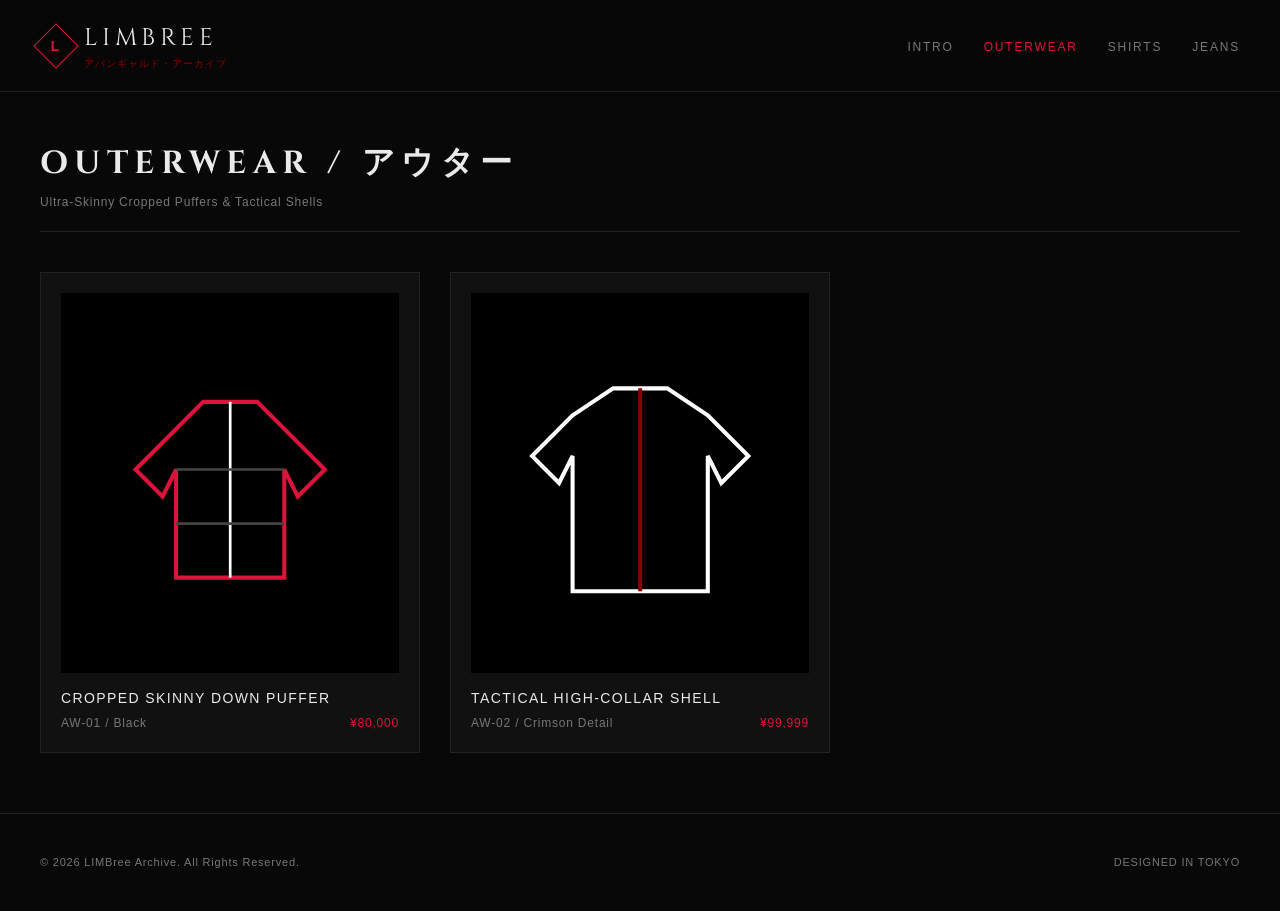
==== outerwear.html @ cd09e04a "Add files via upload" ====
<!DOCTYPE html>
<html lang="en">
<head>
  <meta charset="UTF-8">
  <meta name="viewport" content="width=device-width, initial-scale=1.0">
  <title>Outerwear | LIMBree Archive</title>
  <link rel="stylesheet" href="style.css">
  <link href="https://fonts.googleapis.com/css2?family=Cinzel:wght@500;700&display=swap" rel="stylesheet">
</head>
<body>

  <header>
    <a href="index.html" class="brand-logo">
      <div class="logo-symbol"><span>L</span></div>
      <div>
        <div class="brand-name">LIMBree</div>
        <div class="jp-sub">アバンギャルド・アーカイブ</div>
      </div>
    </a>
    <nav>
      <ul>
        <li><a href="index.html">Intro</a></li>
        <li><a href="outerwear.html">Outerwear</a></li>
        <li><a href="shirts.html">Shirts</a></li>
        <li><a href="jeans.html">Jeans</a></li>
      </ul>
    </nav>
  </header>

  <main class="catalog-container">
    <div class="catalog-header">
      <h1>OUTERWEAR / アウター</h1>
      <p style="color: var(--text-muted); font-size: 12px; margin-top: 5px;">Ultra-Skinny Cropped Puffers & Tactical Shells</p>
    </div>

    <div class="grid-layout">
      <!-- Product 1 -->
      <div class="product-card">
        <div class="product-img">
          <svg viewBox="0 0 100 100" fill="none" stroke="#DC143C" stroke-width="1.5">
            <path d="M30,30 L40,20 L60,20 L70,30 L85,45 L75,55 L70,45 L70,85 L30,85 L30,45 L25,55 L15,45 Z"/>
            <line x1="50" y1="20" x2="50" y2="85" stroke="#fff" stroke-width="1"/>
            <line x1="30" y1="45" x2="70" y2="45" stroke="#444" stroke-width="1"/>
            <line x1="30" y1="65" x2="70" y2="65" stroke="#444" stroke-width="1"/>
          </svg>
        </div>
        <div class="product-title">Cropped Skinny Down Puffer</div>
        <div class="product-meta">
          <span>AW-01 / Black</span>
          <span class="product-price">¥80,000</span>
        </div>
      </div>

      <!-- Product 2 -->
      <div class="product-card">
        <div class="product-img">
          <svg viewBox="0 0 100 100" fill="none" stroke="#ffffff" stroke-width="1.5">
            <path d="M25,25 L40,15 L60,15 L75,25 L90,40 L80,50 L75,40 L75,90 L25,90 L25,40 L20,50 L10,40 Z"/>
            <line x1="50" y1="15" x2="50" y2="90" stroke="#8B0000" stroke-width="1.5"/>
          </svg>
        </div>
        <div class="product-title">Tactical High-Collar Shell</div>
        <div class="product-meta">
          <span>AW-02 / Crimson Detail</span>
          <span class="product-price">¥99,999</span>
        </div>
      </div>
    </div>
  </main>

  <footer>
    <div>© 2026 LIMBree Archive. All Rights Reserved.</div>
    <div>DESIGNED IN TOKYO</div>
  </footer>

  <script src="main.js"></script>
</body>
</html>
---- style.css ----
:root {
  --bg-color: #080808;
  --panel-bg: #111111;
  --accent-red: #8B0000;
  --bright-red: #DC143C;
  --text-main: #EAEAEA;
  --text-muted: #777777;
  --border-dark: #222222;
  --font-main: 'Helvetica Neue', 'Arial', sans-serif;
  --font-gothic: 'Cinzel', serif;
}

* {
  margin: 0;
  padding: 0;
  box-sizing: border-box;
}

body {
  background-color: var(--bg-color);
  color: var(--text-main);
  font-family: var(--font-main);
  line-height: 1.5;
  letter-spacing: 0.05em;
  overflow-x: hidden;
}

/* Header & Navigation */
header {
  position: fixed;
  top: 0;
  left: 0;
  width: 100%;
  display: flex;
  justify-content: space-between;
  align-items: center;
  padding: 20px 40px;
  background-color: rgba(8, 8, 8, 0.9);
  backdrop-filter: blur(10px);
  border-bottom: 1px solid var(--border-dark);
  z-index: 1000;
}

.brand-logo {
  display: flex;
  align-items: center;
  gap: 12px;
  text-decoration: none;
  color: var(--text-main);
}

.logo-symbol {
  width: 32px;
  height: 32px;
  border: 1px solid var(--bright-red);
  transform: rotate(45deg);
  display: flex;
  justify-content: center;
  align-items: center;
}

.logo-symbol span {
  font-weight: 900;
  font-size: 14px;
  color: var(--bright-red);
  transform: rotate(-45deg);
}

.brand-name {
  font-family: var(--font-gothic);
  font-size: 24px;
  letter-spacing: 0.2em;
  text-transform: uppercase;
}

.jp-sub {
  font-size: 10px;
  color: var(--accent-red);
  letter-spacing: 0.1em;
}

nav ul {
  display: flex;
  list-style: none;
  gap: 30px;
}

nav a {
  color: var(--text-muted);
  text-decoration: none;
  text-transform: uppercase;
  font-size: 12px;
  letter-spacing: 0.15em;
  transition: color 0.3s ease;
}

nav a:hover, nav a.active {
  color: var(--bright-red);
}

/* Hero & Section Styling */
.hero-section {
  height: 100vh;
  display: flex;
  flex-direction: column;
  justify-content: center;
  align-items: center;
  text-align: center;
  padding: 0 20px;
  position: relative;
  border-bottom: 1px solid var(--border-dark);
}

.hero-bg-text {
  position: absolute;
  font-size: 18vw;
  font-family: var(--font-gothic);
  color: rgba(139, 0, 0, 0.05);
  user-select: none;
  z-index: 2;
}

/* Dragon Background Watermark */
.hero-dragon-bg {
  position: absolute;
  top: 50%;
  left: 50%;
  transform: translate(-50%, -50%);
  width: 650px;
  height: 650px;
  z-index: 1;
  pointer-events: none;
  display: flex;
  justify-content: center;
  align-items: center;
}

.hero-dragon-bg svg {
  width: 100%;
  height: 100%;
  filter: drop-shadow(0 0 30px rgba(139, 0, 0, 0.2));
}

.hero-content {
  position: relative;
  z-index: 3;
}

.hero-title {
  font-size: 4rem;
  text-transform: uppercase;
  letter-spacing: 0.25em;
  margin-bottom: 20px;
}

.hero-desc {
  max-width: 600px;
  color: var(--text-muted);
  font-size: 14px;
  margin-bottom: 40px;
}

.btn-archive {
  display: inline-block;
  padding: 12px 32px;
  border: 1px solid var(--accent-red);
  color: var(--text-main);
  text-decoration: none;
  text-transform: uppercase;
  font-size: 12px;
  letter-spacing: 0.2em;
  transition: all 0.3s ease;
}

.btn-archive:hover {
  background-color: var(--accent-red);
  color: #fff;
}

/* Catalog Page Layout */
.catalog-container {
  padding: 140px 40px 60px;
}

.catalog-header {
  margin-bottom: 40px;
  border-bottom: 1px solid var(--border-dark);
  padding-bottom: 20px;
}

.catalog-header h1 {
  font-size: 2rem;
  font-family: var(--font-gothic);
  letter-spacing: 0.2em;
}

.grid-layout {
  display: grid;
  grid-template-columns: repeat(auto-fill, minmax(300px, 1fr));
  gap: 30px;
}

.product-card {
  background-color: var(--panel-bg);
  border: 1px solid var(--border-dark);
  padding: 20px;
  transition: border-color 0.3s ease;
}

.product-card:hover {
  border-color: var(--accent-red);
}

.product-img {
  width: 100%;
  height: 380px;
  background-color: #000;
  display: flex;
  justify-content: center;
  align-items: center;
  margin-bottom: 15px;
  position: relative;
  overflow: hidden;
}

.product-img svg {
  width: 80%;
  height: 80%;
}

.product-title {
  font-size: 14px;
  text-transform: uppercase;
  letter-spacing: 0.1em;
  margin-bottom: 5px;
}

.product-meta {
  display: flex;
  justify-content: space-between;
  font-size: 12px;
  color: var(--text-muted);
}

.product-price {
  color: var(--bright-red);
}

footer {
  padding: 40px;
  border-top: 1px solid var(--border-dark);
  display: flex;
  justify-content: space-between;
  font-size: 11px;
  color: var(--text-muted);
}
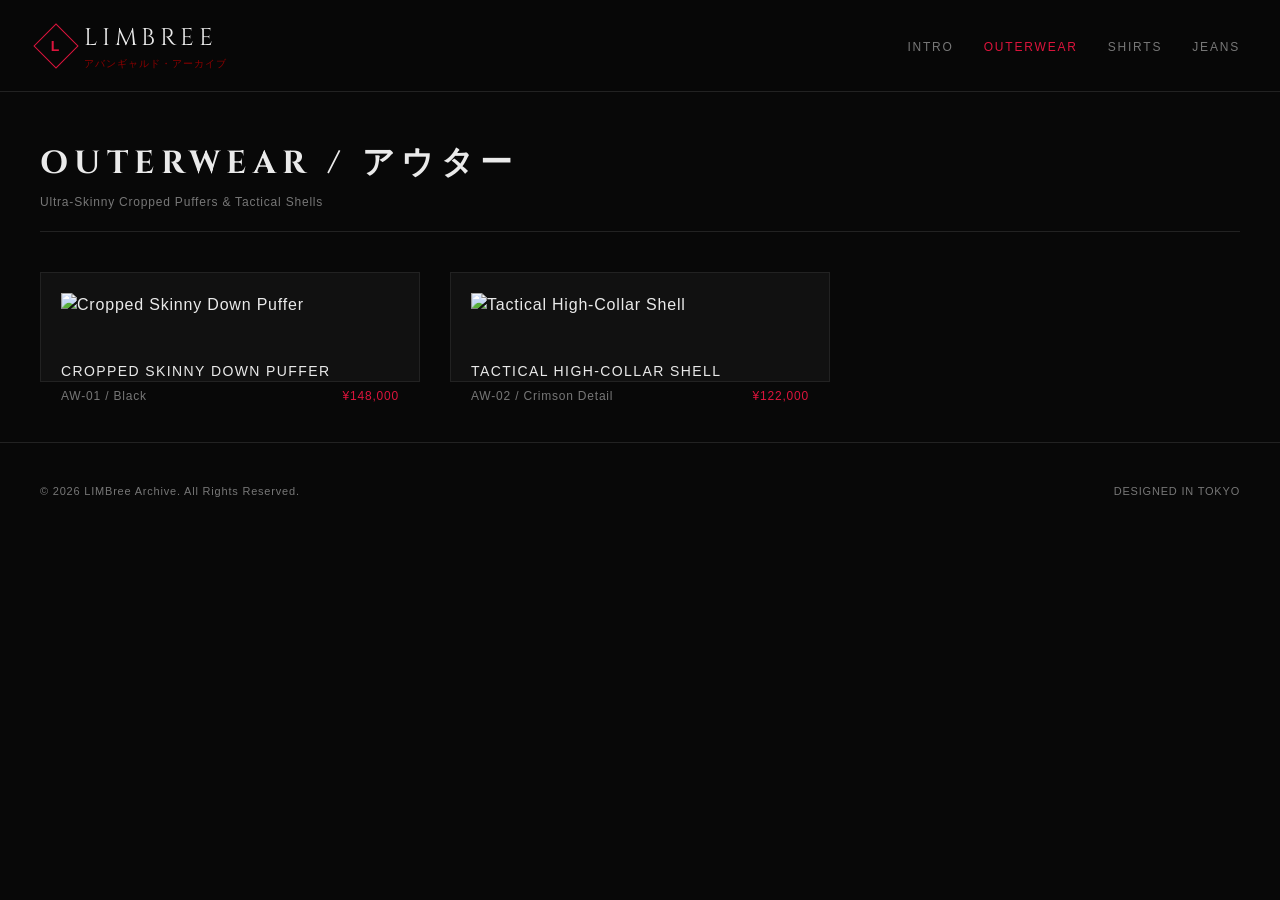
==== commit ca4153c2: "Update product images and catalog layout" ====
--- a/outerwear.html
+++ b/outerwear.html
@@ -37,32 +37,24 @@
       <!-- Product 1 -->
       <div class="product-card">
         <div class="product-img">
-          <svg viewBox="0 0 100 100" fill="none" stroke="#DC143C" stroke-width="1.5">
-            <path d="M30,30 L40,20 L60,20 L70,30 L85,45 L75,55 L70,45 L70,85 L30,85 L30,45 L25,55 L15,45 Z"/>
-            <line x1="50" y1="20" x2="50" y2="85" stroke="#fff" stroke-width="1"/>
-            <line x1="30" y1="45" x2="70" y2="45" stroke="#444" stroke-width="1"/>
-            <line x1="30" y1="65" x2="70" y2="65" stroke="#444" stroke-width="1"/>
-          </svg>
+          <img src="images/outerwear1.png" alt="Cropped Skinny Down Puffer">
         </div>
         <div class="product-title">Cropped Skinny Down Puffer</div>
         <div class="product-meta">
           <span>AW-01 / Black</span>
-          <span class="product-price">¥80,000</span>
+          <span class="product-price">¥148,000</span>
         </div>
       </div>
 
       <!-- Product 2 -->
       <div class="product-card">
         <div class="product-img">
-          <svg viewBox="0 0 100 100" fill="none" stroke="#ffffff" stroke-width="1.5">
-            <path d="M25,25 L40,15 L60,15 L75,25 L90,40 L80,50 L75,40 L75,90 L25,90 L25,40 L20,50 L10,40 Z"/>
-            <line x1="50" y1="15" x2="50" y2="90" stroke="#8B0000" stroke-width="1.5"/>
-          </svg>
+          <img src="images/outerwear2.png" alt="Tactical High-Collar Shell">
         </div>
         <div class="product-title">Tactical High-Collar Shell</div>
         <div class="product-meta">
           <span>AW-02 / Crimson Detail</span>
-          <span class="product-price">¥99,999</span>
+          <span class="product-price">¥122,000</span>
         </div>
       </div>
     </div>
--- a/style.css
+++ b/style.css
@@ -212,20 +212,17 @@
 }
 
 .product-img {
+  height: 100%;
+  overflow: hidden;
+  display: flex;
+  justify-content: center;
+  align-items: center;
+}
+
+.product-img img {
   width: 100%;
-  height: 380px;
-  background-color: #000;
-  display: flex;
-  justify-content: center;
-  align-items: center;
-  margin-bottom: 15px;
-  position: relative;
-  overflow: hidden;
-}
-
-.product-img svg {
-  width: 80%;
-  height: 80%;
+  height: 100%;
+  object-fit: contain;
 }
 
 .product-title {
